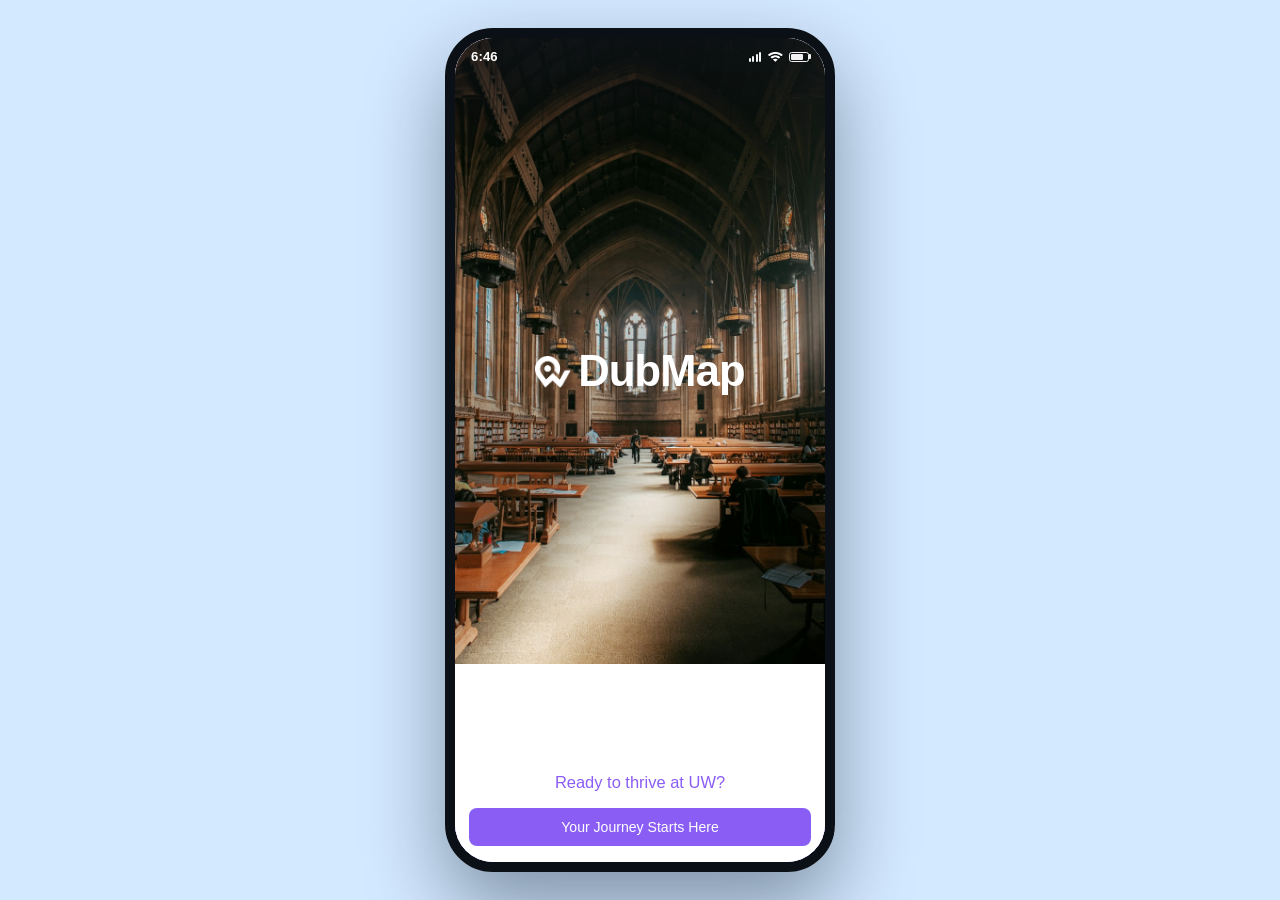
==== dubmap/index.html @ 8af3532d "we starting again." ====
<!doctype html>
<html lang="en">
<head>
	<meta charset="UTF-8">
	<meta name="viewport" content="width=device-width, initial-scale=1.0, viewport-fit=cover">
	<meta name="theme-color" content="#0a1d3c">
	<title>DubMap</title>
	<link rel="stylesheet" href="style.css">
	<script src="script.js" defer></script>
</head>
<body>
	<!-- Ambient background layer -->
	<div class="aurora" aria-hidden="true"></div>

	<!-- Device frame -->
	<main class="phone" role="application" aria-label="DubMap">
		<!-- Static phone visuals -->
		<div class="wallpaper" aria-hidden="true"></div>
		<div class="dynamic-island" aria-hidden="true"></div>

		<!-- App onboarding / feature flow mount -->
		<section class="onboarding" id="onboarding" aria-label="App onboarding">
			<div class="ob-stage" id="obStage"></div>
		</section>
	</main>
</body>
</html>
---- dubmap/style.css ----
:root {
	--phone-frame: #0b1017;
	--bezel: #151d29;
	--glass: rgba(255, 255, 255, 0.22);
	--tile-shadow: 0 14px 30px rgba(8, 20, 43, 0.28);
	--text-main: #07152f;
	--text-soft: rgba(7, 21, 47, 0.75);
	--dock-bg: rgba(248, 252, 255, 0.44);
	--safe-top: max(env(safe-area-inset-top), 10px);
	--safe-bottom: max(env(safe-area-inset-bottom), 10px);
}

* {
	box-sizing: border-box;
	margin: 0;
	padding: 0;
}

body {
	min-height: 100vh;
	display: grid;
	place-items: center;
	padding: 24px;
	font-family: "SF Pro Display", "Avenir Next", "Segoe UI", sans-serif;
	color: var(--text-main);
	background: #b8dcff;
	overflow: hidden;
}

.aurora {
	position: fixed;
	inset: -30vh -20vw;
	pointer-events: none;
	background: rgba(255, 255, 255, 0.38);
	filter: blur(26px);
	animation: drift 16s ease-in-out infinite alternate;
	z-index: 0;
}

.phone {
	position: relative;
	width: min(390px, calc(100vw - 32px));
	aspect-ratio: 390 / 844;
	background: #e7f4ff;
	border-radius: 48px;
	border: 10px solid var(--phone-frame);
	box-shadow:
		0 35px 80px rgba(3, 14, 32, 0.4),
		inset 0 0 0 2px var(--bezel);
	overflow: hidden;
	z-index: 1;
	transform: translateY(14px);
	animation: phone-in 0.9s cubic-bezier(0.22, 1, 0.36, 1) forwards;
}

.wallpaper {
	position: absolute;
	inset: 0;
	background: #cfe8ff;
}

.status {
	position: absolute;
	top: calc(var(--safe-top) + 4px);
	left: 0;
	right: 0;
	padding: 0 30px;
	display: flex;
	justify-content: space-between;
	align-items: center;
	font-size: 0.92rem;
	font-weight: 620;
	letter-spacing: 0.01em;
	z-index: 3;
	animation: rise 0.6s ease-out 0.35s forwards;
}

.status-right {
	display: flex;
	align-items: center;
	gap: 6px;
	color: rgba(7, 21, 47, 0.86);
}

.ob-status-right {
	display: inline-flex;
	align-items: center;
	gap: 6px;
	color: rgba(255, 255, 255, 0.95);
}

.status-time,
.ob-time {
	font-size: 0.82rem;
	font-weight: 650;
	line-height: 1;
	letter-spacing: 0.01em;
	font-variant-numeric: tabular-nums;
}

.icon-signal {
	display: inline-flex;
	align-items: flex-end;
	gap: 1.5px;
	height: 10px;
}

.icon-signal i {
	display: block;
	width: 2px;
	border-radius: 2px;
	background: currentColor;
}

.icon-signal i:nth-child(1) {
	height: 4px;
}

.icon-signal i:nth-child(2) {
	height: 5.5px;
}

.icon-signal i:nth-child(3) {
	height: 7.5px;
}

.icon-signal i:nth-child(4) {
	height: 9.5px;
}

.icon-wifi {
	width: 16px;
	height: 10px;
	display: inline-block;
	background: url("images/wifi.png") center / contain no-repeat;
}

.icon-battery {
	position: relative;
	width: 20px;
	height: 10px;
	border: 1.4px solid currentColor;
	border-radius: 2.6px;
	display: inline-flex;
	align-items: center;
	padding: 1px;
}

.icon-battery::after {
	content: "";
	position: absolute;
	right: -3px;
	width: 2px;
	height: 5px;
	border-radius: 0 1px 1px 0;
	background: currentColor;
}

.icon-battery-level {
	width: 72%;
	height: 100%;
	background: currentColor;
	border-radius: 1px;
}

.dynamic-island {
	position: absolute;
	top: calc(var(--safe-top) + 2px);
	left: 0;
	right: 0;
	width: 126px;
	height: 36px;
	margin: 0 auto;
	transform: none;
	border-radius: 999px;
	background: #090d14;
	box-shadow: inset 0 1px 2px rgba(255, 255, 255, 0.15);
	z-index: 4;
	animation: rise 0.6s ease-out 0.25s forwards;
}

.dynamic-island::after {
	content: "";
	position: absolute;
	width: 10px;
	height: 10px;
	right: 12px;
	top: 13px;
	border-radius: 50%;
	background: #1b2433;
}

.onboarding {
	position: absolute;
	inset: 0;
	padding: 0;
	background: #8756e9;
	z-index: 6;
	transition: visibility 0.3s ease;
}

.onboarding.is-hidden {
	visibility: hidden;
	pointer-events: none;
}

.ob-stage,
.ob-screen {
	width: 100%;
	height: 100%;
}

.ob-screen {
	position: relative;
	color: #ffffff;
	overflow: hidden;
	font-family: "SF Pro Display", "Avenir Next", "Segoe UI", sans-serif;
}

.ob-status {
	position: absolute;
	top: calc(var(--safe-top) + 2px);
	left: 16px;
	right: 16px;
	display: flex;
	align-items: center;
	justify-content: space-between;
	font-size: 0.72rem;
	font-weight: 600;
	letter-spacing: 0.01em;
	z-index: 3;
}

.ob-logo {
	display: inline-flex;
	align-items: center;
	justify-content: center;
	gap: 7px;
	line-height: 1;
}

.ob-logo-word {
	font-weight: 700;
	font-size: 2rem;
	letter-spacing: -0.02em;
	color: #ffffff;
}

.ob-logo-image {
	display: block;
	width: 28px;
	height: auto;
	object-fit: contain;
}

.ob-screen-splash {
	background: #8756e9;
	display: grid;
	place-items: center;
	text-align: center;
}

.ob-screen-welcome {
	background: linear-gradient(160deg, #8756e9 0%, #5b35c5 100%);
	display: grid;
	place-items: center;
	text-align: center;
}

.ob-welcome-body {
	display: flex;
	flex-direction: column;
	align-items: center;
	gap: 10px;
	padding: 0 24px;
	margin-top: 32px;
}

.ob-welcome-icon {
	font-size: 3rem;
	line-height: 1;
	margin-bottom: 4px;
}

.ob-welcome-body .ob-logo {
	justify-content: center;
	margin-bottom: 4px;
}

.ob-welcome-title {
	font-size: 2rem;
	font-weight: 700;
	color: #ffffff;
	line-height: 1.15;
}

.ob-welcome-text {
	font-size: 0.85rem;
	color: rgba(255, 255, 255, 0.82);
	line-height: 1.45;
	max-width: 280px;
}

.ob-welcome-lang {
	font-size: 0.78rem;
	color: rgba(255, 255, 255, 0.7);
	background: rgba(255, 255, 255, 0.12);
	border-radius: 20px;
	padding: 4px 14px;
}

.ob-welcome-cta {
	margin-top: 10px;
	background: #ffffff;
	color: #8a5df5;
	font-weight: 600;
	width: 240px;
}

.ob-splash-center {
	margin-top: 140px;
}

.ob-splash-center .ob-logo {
	justify-content: center;
	margin-bottom: 18px;
}

.ob-splash-center .ob-logo-image {
	width: 36px;
}

.ob-splash-center .ob-logo-word {
	font-size: 2.72rem;
}

.ob-splash-sub {
	font-size: 0.86rem;
}

.ob-screen-hero,
.ob-screen-intro,
.ob-screen-question {
	background: #ffffff;
}

.ob-hero-image,
.ob-intro-image,
.ob-question-image {
	height: 76%;
	border-radius: 0 0 28px 28px;
	background-position: center;
	background-size: cover;
	background-color: #ffffff;
	position: relative;
	overflow: hidden;
	padding-top: 48px;
	text-align: center;
}

.ob-hero-image::before,
.ob-intro-image::before,
.ob-question-image::before {
	content: "";
	position: absolute;
	left: 0;
	right: 0;
	top: 0;
	height: 112px;
	background: linear-gradient(
		to bottom,
		rgba(38, 42, 50, 0.58) 0%,
		rgba(38, 42, 50, 0.22) 45%,
		rgba(38, 42, 50, 0) 100%
	);
	pointer-events: none;
}

.ob-screen-hero .ob-hero-image::before,
.ob-screen-question .ob-question-image::before {
	height: 124px;
	background: linear-gradient(
		to bottom,
		rgba(16, 19, 25, 0.72) 0%,
		rgba(16, 19, 25, 0.38) 48%,
		rgba(16, 19, 25, 0) 100%
	);
}

.ob-hero-image .ob-logo,
.ob-intro-image .ob-logo,
.ob-question-image .ob-logo {
	position: relative;
	z-index: 2;
	justify-content: center;
	margin-top: -6px;
}

.ob-intro-image .ob-logo-image,
.ob-question-image .ob-logo-image {
	width: 36px;
}

.ob-intro-image .ob-logo-word,
.ob-question-image .ob-logo-word {
	font-size: 2.72rem;
}

.ob-hero-image {
	background-image: url("images/onboardimg1.png");
	display: flex;
	justify-content: center;
	align-items: center;
}

.ob-screen-hero .ob-hero-image {
	border-radius: 0;
	z-index: 1;
}

.ob-hero-image .ob-logo {
	transform: none;
}

.ob-hero-image .ob-logo-image {
	width: 36px;
}

.ob-hero-image .ob-logo-word {
	font-size: 2.72rem;
}

.ob-card-bottom {
	position: absolute;
	left: 0;
	right: 0;
	bottom: 0;
	padding: 24px 14px 16px;
	background: #ffffff;
	border-radius: 20px 20px 0 0;
	text-align: center;
	color: #141821;
	z-index: 2;
}

.ob-screen-hero .ob-card-bottom {
	z-index: 3;
}

.ob-card-title {
	font-size: 1.03rem;
	font-weight: 500;
	margin-bottom: 16px;
	color: #8a5df5;
}

.ob-primary {
	width: 100%;
	padding: 11px 14px;
	border: 0;
	border-radius: 8px;
	background: #8a5df5;
	color: #ffffff;
	font-size: 0.88rem;
	font-weight: 500;
	cursor: pointer;
}

.ob-intro-image {
	height: 68%;
	background-image: url("images/onboardimg2.png");
}

.ob-question-body {
	background: #ffffff;
	color: #333a49;
	padding: 14px;
	border-radius: 20px 20px 0 0;
	margin-top: -14px;
	position: relative;
	z-index: 2;
	min-height: 35%;
	text-align: center;
}

.ob-intro-body {
	min-height: 32%;
	padding-top: 16px;
}

.ob-screen-intro .ob-intro-body {
	position: absolute;
	left: 0;
	right: 0;
	bottom: 0;
	margin-top: 0;
	z-index: 2;
}

.ob-screen-intro .ob-intro-image {
	position: absolute;
	left: 0;
	right: 0;
	top: 0;
	z-index: 1;
}

.ob-intro-title {
	font-size: 1.95rem;
	line-height: 1.15;
	color: #8a5df5;
	margin-bottom: 10px;
}

.ob-intro-text {
	font-size: 0.8rem;
	line-height: 1.35;
	color: #6d7482;
	margin-bottom: 14px;
}

.ob-question-image {
	height: 32%;
	border-radius: 0 0 24px 24px;
}

.ob-question-image.q-image-one {
	background-image: url("images/onboardimg3.jpg");
}

.ob-question-image.q-image-two {
	background-image: url("images/onboardimg4.jpg");
}

.ob-question-image.q-image-three {
	background-image: url("images/onboardimg5.jpg");
}

.ob-question-image.q-image-lang {
	background-image: url("images/onboardimg6.jpg");
}

.ob-question-title {
	font-size: 1.85rem;
	line-height: 1.18;
	text-align: left;
	color: #8a5df5;
	margin-bottom: 8px;
}

.ob-question-note {
	font-size: 0.75rem;
	text-align: left;
	color: #818896;
	margin-bottom: 8px;
}

.ob-options {
	display: grid;
	gap: 8px;
	margin-bottom: 10px;
}

.ob-language-wrap {
	margin: 20px 0 106px;
}

.ob-language-input {
	width: 100%;
	height: 42px;
	padding: 0 12px;
	border: 1.4px solid #8a5df5;
	border-radius: 8px;
	background: #f6f6f8;
	color: #30384a;
	font-size: 0.84rem;
	outline: none;
}

.ob-language-input:focus {
	border-color: #7a4de1;
	box-shadow: 0 0 0 2px rgba(138, 93, 245, 0.15);
}

.ob-language-input::placeholder {
	color: #8c8f9c;
}

.ob-option {
	padding: 10px 10px;
	border-radius: 8px;
	border: 1px solid #d8d8de;
	background: #e4e4ea;
	font-size: 0.82rem;
	color: #2f3645;
	cursor: pointer;
	box-shadow: 0 2px 3px rgba(0, 0, 0, 0.14);
}

.ob-option.is-selected {
	background: #d5c8f7;
	border-color: #8a5df5;
	color: #4b2f96;
}

.ob-progress {
	display: flex;
	justify-content: center;
	gap: 4px;
	margin-bottom: 8px;
}

.ob-progress-dot {
	width: 6px;
	height: 6px;
	border-radius: 50%;
	background: #cdced5;
}

.ob-progress-dot.is-active {
	width: 22px;
	border-radius: 99px;
	background: #8a5df5;
}

.ob-back {
	width: 100%;
	margin-top: 8px;
	border: 0;
	background: transparent;
	color: #5f6571;
	font-size: 0.86rem;
	cursor: pointer;
}

.ob-screen-question .ob-question-body {
	position: absolute;
	left: 0;
	right: 0;
	top: calc(32% - 6px);
	bottom: 0;
	margin-top: 0;
	z-index: 2;
	padding-bottom: 12px;
	display: flex;
	flex-direction: column;
}

.ob-screen-question .ob-progress {
	margin-top: auto;
}

.ob-screen-question .ob-question-image {
	position: absolute;
	left: 0;
	right: 0;
	top: 0;
	z-index: 3;
}

.ob-screen-feature {
	position: relative;
	background: #efedf5;
	color: #1b2030;
}

.ob-screen-feature .ob-status {
	color: #161a24;
	z-index: 5;
}

.ob-screen-feature .ob-status-right {
	color: #161a24;
}

.ob-feature-bg {
	position: absolute;
	inset: 0;
	background-color: #efedf5;
	background-image: var(--feature-bg-image, none);
	background-position: center;
	background-size: cover;
	opacity: var(--feature-bg-opacity, 0.14);
	pointer-events: none;
	z-index: 0;
}

.ob-feature-shell {
	position: relative;
	z-index: 1;
	padding: 58px 12px calc(72px + var(--safe-bottom));
	height: 100%;
	display: flex;
	flex-direction: column;
	gap: 10px;
}

.ob-feature-header {
	display: flex;
	align-items: center;
	justify-content: space-between;
	padding: 0 6px;
}

.ob-feature-kicker {
	font-size: 0.82rem;
	color: #666d7c;
	font-weight: 500;
}

.ob-screen-feature .ob-logo {
	gap: 5px;
	margin-top: 0;
}

.ob-screen-feature .ob-logo-image {
	width: 17px;
}

.ob-screen-feature .ob-logo-word {
	font-size: 2.04rem;
	color: #7f56e6;
}

.ob-surface {
	background: rgba(255, 255, 255, 0.9);
	border: 1px solid rgba(193, 197, 212, 0.7);
	border-radius: 14px;
	box-shadow: 0 9px 20px rgba(36, 43, 63, 0.08);
	padding: 10px;
}

.ob-section-title {
	color: #8a5df5;
	font-size: 1.64rem;
	font-weight: 600;
	letter-spacing: -0.02em;
	margin-bottom: 8px;
}

.ob-chip-row {
	display: flex;
	gap: 6px;
	margin-bottom: 10px;
}

.ob-chip {
	border: 1px solid #d0d3df;
	background: #ececf1;
	color: #8a90a0;
	font-size: 0.67rem;
	padding: 4px 10px;
	border-radius: 999px;
}

.ob-chip.is-active {
	background: #d3c3f9;
	border-color: #8a5df5;
	color: #6b45c2;
}

.ob-screen-journey .ob-feature-bg {
	opacity: 0.4;
	filter: grayscale(0.16);
}

.ob-screen-journey .ob-feature-shell {
	padding: 56px 12px calc(72px + var(--safe-bottom));
	gap: 12px;
}

.ob-screen-journey .ob-feature-header {
	display: block;
	padding: 0 4px;
}

.ob-screen-journey .ob-feature-kicker {
	margin-bottom: 6px;
	color: #565d6d;
}

.ob-journey-brand {
	display: flex;
	align-items: center;
	justify-content: space-between;
}

.ob-screen-journey .ob-logo {
	justify-content: flex-start;
	font-size: 2.56rem;
}

.ob-screen-journey .ob-logo-image {
	width: 1em;
	height: 1em;
	filter: brightness(0) saturate(100%) invert(47%) sepia(75%) saturate(1864%) hue-rotate(227deg) brightness(97%) contrast(93%);
}

.ob-screen-journey .ob-logo-word {
	font-size: 1em;
	color: #7f56e6;
}

.ob-bell {
	font-size: 1.05rem;
	color: #4f5565;
	line-height: 1;
}

.ob-map-topcard {
	padding: 12px 10px 10px;
	background: rgba(247, 247, 251, 0.94);
	border-color: rgba(205, 208, 220, 0.88);
	border-radius: 16px;
}

.ob-map-topcard .ob-section-title {
	font-size: 1.04rem;
	margin-bottom: 7px;
	line-height: 1.2;
}

.ob-map-topcard .ob-chip-row {
	margin-bottom: 0;
}

.ob-map-route {
	position: relative;
	flex: 1;
	min-height: 0;
	overflow-y: auto;
	overflow-x: hidden;
	padding: 4px 0 12px;
}

.ob-map-path {
	position: absolute;
	inset: 0 auto auto 0;
	width: 100%;
	height: 680px;
	z-index: 0;
}

.ob-map-path path {
	fill: none;
	stroke: #a182f2;
	stroke-width: 5;
	stroke-linecap: round;
	stroke-linejoin: round;
	opacity: 0.96;
}

.ob-map-list {
	list-style: none;
	position: relative;
	height: 680px;
	z-index: 1;
}

.ob-map-node {
	position: absolute;
	top: var(--node-y);
	left: var(--node-x);
	transform: translate(-50%, -50%);
	width: 0;
	height: 0;
}


.ob-map-node.is-bonus {
	z-index: 3;
}

.ob-map-bubble {
	position: absolute;
	left: 50%;
	top: 50%;
	transform: translate(-50%, -50%);
	width: 46px;
	height: 46px;
	min-width: 46px;
	min-height: 46px;
	aspect-ratio: 1 / 1;
	display: grid;
	place-items: center;
	border-radius: 999px;
	background: #e0e4ee;
	border: 2.5px solid #b8c0d0;
	box-shadow:
		0 9px 12px rgba(24, 32, 52, 0.22),
		inset 0 1px 0 rgba(255, 255, 255, 0.72);
	font-size: 1.08rem;
	font-weight: 800;
	color: #778093;
	line-height: 1;
}

.ob-map-label {
	position: absolute;
	top: 50%;
	transform: translateY(-50%);
	font-size: 0.68rem;
	font-weight: 700;
	line-height: 1.2;
	color: #7b8293;
	text-shadow: 0 1px 0 rgba(255, 255, 255, 0.35);
	max-width: 120px;
	pointer-events: none;
}

.ob-map-node.is-right .ob-map-label {
	left: 34px;
	text-align: left;
}

.ob-map-node.is-left .ob-map-label {
	right: 34px;
	text-align: right;
}

.ob-map-node.is-complete .ob-map-bubble {
	background: #dcf9e8;
	border-color: #49bf7b;
	color: #198c52;
}

.ob-map-node.is-complete .ob-map-label {
	color: #18754b;
}

.ob-map-node.is-active .ob-map-bubble {
	background: #8a5df5;
	border-color: #5f33c9;
	color: #ffffff;
	box-shadow: 0 12px 16px rgba(54, 42, 88, 0.45);
}

.ob-map-node.is-active .ob-map-label {
	color: #452d95;
}

.ob-map-node.is-locked .ob-map-bubble {
	background: #d9dde6;
	border-color: #bcc4d3;
	color: #717b90;
}

.ob-map-node.is-locked .ob-map-label {
	color: #6b7285;
}

.ob-bonus-bubble {
	width: 34px;
	height: 34px;
	min-width: 34px;
	min-height: 34px;
	aspect-ratio: 1 / 1;
	font-size: 0.98rem;
	background: #f1e7ff;
	border-color: #a989f3;
	color: #825ce4;
	box-shadow: 0 7px 12px rgba(93, 60, 180, 0.28);
}

.ob-map-node.is-bonus .ob-map-label {
	left: 30px;
	text-align: left;
	color: #6d7390;
}

.ob-topbar {
	display: flex;
	align-items: center;
	justify-content: space-between;
	padding: 0 4px;
}

.ob-topbar h2 {
	font-size: 1.02rem;
	font-weight: 550;
	color: #2f3443;
}

.ob-icon-btn {
	width: 24px;
	height: 24px;
	border: 0;
	background: transparent;
	font-size: 1.48rem;
	line-height: 1;
	color: #777e8f;
	cursor: pointer;
	padding: 0;
}

.ob-search {
	height: 36px;
	border-radius: 9px;
	padding: 0 12px;
	background: #ffffff;
	border: 1px solid #dddfeb;
	color: #b4b8c4;
	font-size: 0.76rem;
	display: flex;
	align-items: center;
}

.ob-copy-surface {
	font-size: 0.65rem;
	line-height: 1.35;
	color: #3d4558;
}

.ob-mini-head {
	font-size: 0.62rem;
	font-weight: 700;
	color: #8a5df5;
	margin-bottom: 4px;
}

.ob-copy-surface .ob-mini-head + p {
	margin-bottom: 8px;
}

.ob-copy-surface ul {
	padding-left: 15px;
	display: grid;
	gap: 2px;
}

.ob-link-surface {
	padding-top: 8px;
	display: grid;
	gap: 6px;
}

.ob-resource-row {
	display: flex;
	align-items: center;
	justify-content: space-between;
	width: 100%;
	border: 0;
	background: #ebe8f2;
	padding: 8px 10px;
	border-radius: 8px;
	color: #2f3340;
	font-size: 0.74rem;
	cursor: pointer;
	text-align: left;
}

.ob-resource-ext {
	color: #8a5df5;
	font-size: 0.94rem;
	font-weight: 700;
	line-height: 1;
}

.ob-action-btn {
	margin-top: auto;
	border-radius: 14px;
	font-size: 0.94rem;
	font-weight: 600;
}

.ob-outline-btn {
	height: 42px;
	width: 100%;
	border-radius: 14px;
	border: 1.4px solid #8a5df5;
	background: rgba(255, 255, 255, 0.6);
	color: #7f56e6;
	font-size: 0.9rem;
	font-weight: 600;
	cursor: pointer;
}

.ob-filter-row {
	display: flex;
	gap: 6px;
	overflow-x: auto;
	padding-bottom: 2px;
}

.ob-filter-chip {
	flex: 0 0 auto;
	font-size: 0.66rem;
	padding: 5px 10px;
	border-radius: 999px;
	border: 1px solid #d7d9e4;
	color: #767d8d;
	background: #f0f2f8;
}

.ob-filter-chip.is-active {
	background: #8a5df5;
	color: #ffffff;
	border-color: #8a5df5;
}

.ob-list-surface {
	list-style: none;
	display: flex;
	flex-direction: column;
	gap: 6px;
	overflow-y: auto;
	background: rgba(255, 255, 255, 0.9);
	border: 1px solid rgba(205, 208, 220, 0.7);
	border-radius: 12px;
	padding: 8px;
	min-height: 0;
	flex: 1;
}

.ob-list-row {
	display: flex;
	justify-content: space-between;
	align-items: center;
	gap: 8px;
	padding: 8px 8px;
	background: #f5f6fa;
	border: 1px solid #e2e4ed;
	border-radius: 9px;
	font-size: 0.68rem;
	color: #4a5060;
}

.ob-pill {
	font-size: 0.58rem;
	font-weight: 700;
	border-radius: 999px;
	padding: 4px 8px;
	min-width: 34px;
	text-align: center;
}

.ob-pill.red {
	background: #ffdede;
	color: #b54545;
}

.ob-pill.amber {
	background: #ffe7cc;
	color: #b3762f;
}

.ob-pill.green {
	background: #ddf2dd;
	color: #4f9057;
}

.ob-bottom-nav {
	position: absolute;
	left: 0;
	right: 0;
	bottom: 0;
	padding: 8px 14px calc(10px + var(--safe-bottom));
	display: grid;
	grid-template-columns: repeat(3, minmax(0, 1fr));
	gap: 8px;
	background: rgba(251, 251, 253, 0.92);
	border-top: 1px solid rgba(205, 208, 220, 0.8);
	backdrop-filter: blur(8px);
	z-index: 4;
}

.ob-tab {
	border: 0;
	background: transparent;
	color: #757b8a;
	font-size: 0.78rem;
	padding: 8px 6px;
	border-radius: 10px;
	cursor: pointer;
}

.ob-tab.is-active {
	color: #8a5df5;
	font-weight: 650;
	background: rgba(138, 93, 245, 0.08);
}

.content {
	position: absolute;
	inset: 94px 18px calc(110px + var(--safe-bottom)) 18px;
	display: grid;
	grid-template-rows: auto 1fr;
	z-index: 2;
}

.headline {
	text-align: center;
	transform: translateY(8px);
	animation: rise 0.55s ease-out 0.45s forwards;
}

.date {
	font-size: 0.8rem;
	letter-spacing: 0.05em;
	text-transform: uppercase;
	color: var(--text-soft);
	margin-bottom: 4px;
}

.time {
	font-size: clamp(2.25rem, 6vw, 2.9rem);
	font-weight: 700;
	letter-spacing: -0.03em;
}

.apps {
	margin-top: 18px;
	display: grid;
	grid-template-columns: repeat(4, 1fr);
	gap: 14px 10px;
	align-content: start;
}

.app {
	display: grid;
	place-items: center;
	gap: 8px;
	text-align: center;
	transform: translateY(12px) scale(0.96);
	animation: app-in 0.5s cubic-bezier(0.2, 0.7, 0.3, 1) forwards;
}

.app:nth-child(1) { animation-delay: 0.52s; }
.app:nth-child(2) { animation-delay: 0.58s; }
.app:nth-child(3) { animation-delay: 0.64s; }
.app:nth-child(4) { animation-delay: 0.7s; }
.app:nth-child(5) { animation-delay: 0.76s; }
.app:nth-child(6) { animation-delay: 0.82s; }
.app:nth-child(7) { animation-delay: 0.88s; }
.app:nth-child(8) { animation-delay: 0.94s; }
.app:nth-child(9) { animation-delay: 1s; }
.app:nth-child(10) { animation-delay: 1.06s; }
.app:nth-child(11) { animation-delay: 1.12s; }
.app:nth-child(12) { animation-delay: 1.18s; }

.icon {
	width: 68px;
	height: 68px;
	border-radius: 18px;
	position: relative;
	box-shadow: var(--tile-shadow);
	overflow: hidden;
	backdrop-filter: blur(8px);
	background: var(--glass);
	border: 1px solid rgba(255, 255, 255, 0.55);
}

.icon::before {
	content: "";
	position: absolute;
	inset: 0;
	margin: auto;
	width: 34px;
	height: 34px;
	border-radius: 10px;
}

.c1 { background: #57a8ff; }
.c1::before { background: #e8f3ff; }
.c2 { background: #34c88c; }
.c2::before { background: #daf8ea; }
.c3 { background: #ff9a4b; }
.c3::before { background: #ffe8cc; }
.c4 { background: #ff6e96; }
.c4::before { background: #ffd9e5; }
.c5 { background: #6f84ff; }
.c5::before { background: #e7ebff; }
.c6 { background: #39b5bf; }
.c6::before { background: #dcf7fa; }
.c7 { background: #c176ec; }
.c7::before { background: #f2ddff; }
.c8 { background: #ff8b67; }
.c8::before { background: #ffe4da; }
.c9 { background: #5dbd50; }
.c9::before { background: #e3f6df; }
.c10 { background: #53a3e6; }
.c10::before { background: #e0effd; }
.c11 { background: #f2bb42; }
.c11::before { background: #fff0cf; }
.c12 { background: #8a8af1; }
.c12::before { background: #ececff; }

.label {
	font-size: 0.72rem;
	font-weight: 600;
	color: #12294f;
	text-shadow: 0 1px 0 rgba(255, 255, 255, 0.45);
}

.dock-wrap {
	position: absolute;
	left: 16px;
	right: 16px;
	bottom: calc(14px + var(--safe-bottom));
	z-index: 4;
	transform: translateY(14px);
	animation: rise 0.6s ease-out 0.9s forwards;
}

.dock {
	display: grid;
	grid-template-columns: repeat(4, 1fr);
	gap: 8px;
	background: var(--dock-bg);
	backdrop-filter: blur(16px) saturate(1.25);
	border: 1px solid rgba(255, 255, 255, 0.62);
	border-radius: 28px;
	padding: 10px;
	box-shadow: 0 12px 25px rgba(11, 24, 48, 0.28);
}

.dock .icon {
	width: 60px;
	height: 60px;
	margin: 0 auto;
	border-radius: 16px;
}

.home-indicator {
	position: absolute;
	bottom: calc(4px + var(--safe-bottom));
	left: 50%;
	width: 136px;
	height: 5px;
	background: rgba(4, 13, 30, 0.65);
	border-radius: 999px;
	transform: translateX(-50%);
	z-index: 5;
}

@keyframes phone-in {
	from { transform: translateY(20px) scale(0.97); }
	to { transform: translateY(0) scale(1); }
}

@keyframes rise {
	from { transform: translateY(10px); }
	to { transform: translateY(0); }
}

@keyframes app-in {
	from { transform: translateY(12px) scale(0.96); }
	to { transform: translateY(0) scale(1); }
}

@keyframes drift {
	0% { transform: translate3d(0, 0, 0) scale(1); }
	100% { transform: translate3d(3vw, -2vh, 0) scale(1.05); }
}

@media (max-width: 480px) {
	body {
		padding: 8px;
	}

	.phone {
		width: min(390px, calc(100vw - 8px));
		border-width: 8px;
	}

	.icon {
		width: 62px;
		height: 62px;
	}

	.dock .icon {
		width: 56px;
		height: 56px;
	}

	.onboarding {
		padding: 0;
	}

	.ob-card-title {
		font-size: 0.96rem;
	}

	.ob-intro-title {
		font-size: 1.72rem;
	}

	.ob-question-title {
		font-size: 1.55rem;
	}
}
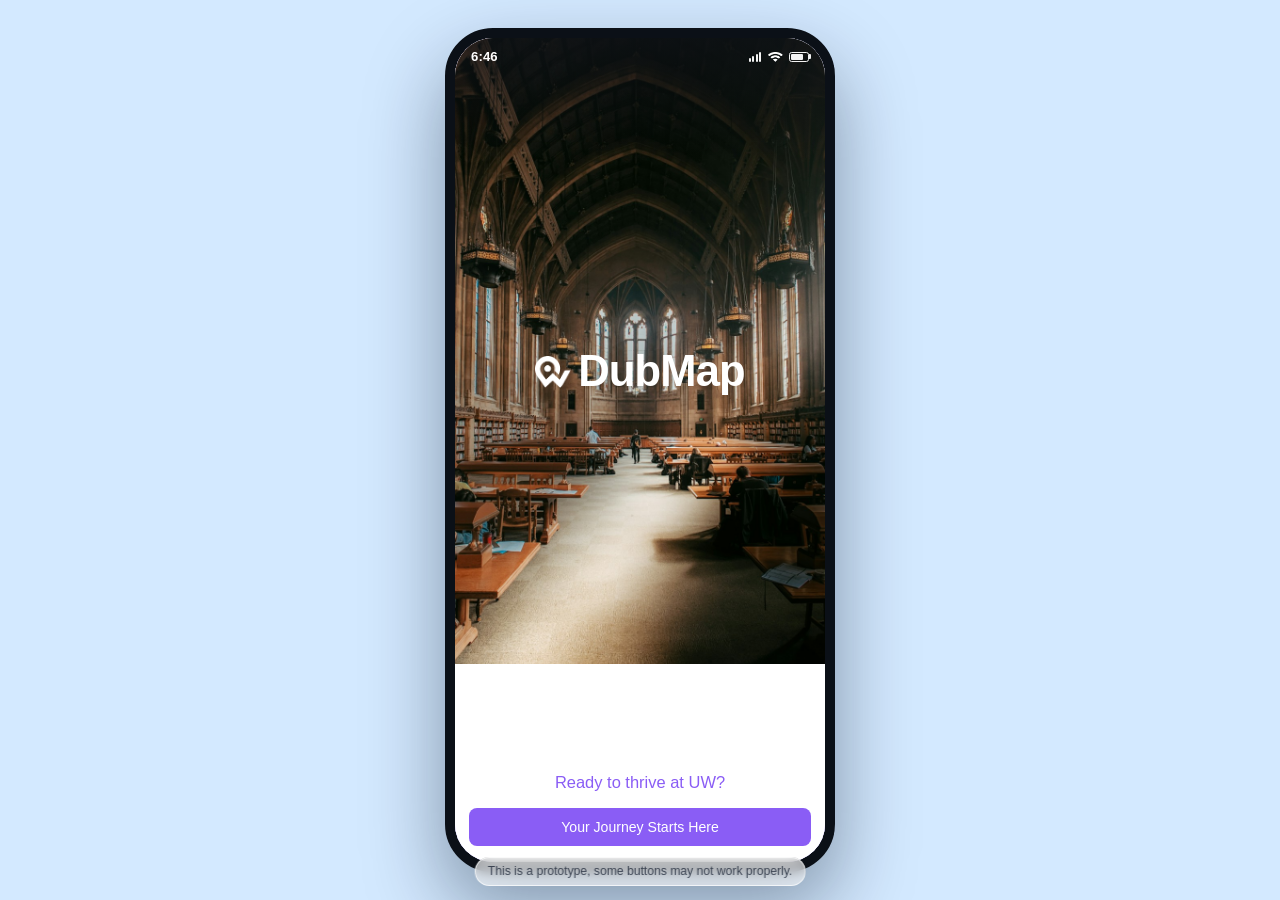
==== commit 32e522bc: "prototype text" ====
--- a/dubmap/index.html
+++ b/dubmap/index.html
@@ -23,5 +23,6 @@
 			<div class="ob-stage" id="obStage"></div>
 		</section>
 	</main>
+	<p class="prototype-note">This is a prototype, some buttons may not work properly.</p>
 </body>
 </html>
--- a/dubmap/style.css
+++ b/dubmap/style.css
@@ -25,6 +25,23 @@
 	color: var(--text-main);
 	background: #b8dcff;
 	overflow: hidden;
+}
+
+.prototype-note {
+	position: fixed;
+	left: 50%;
+	bottom: 14px;
+	transform: translateX(-50%);
+	font-size: 0.76rem;
+	line-height: 1.2;
+	color: rgba(12, 22, 40, 0.72);
+	background: rgba(255, 255, 255, 0.58);
+	border: 1px solid rgba(255, 255, 255, 0.7);
+	border-radius: 999px;
+	padding: 6px 12px;
+	backdrop-filter: blur(6px);
+	z-index: 9;
+	pointer-events: none;
 }
 
 .aurora {
@@ -132,7 +149,15 @@
 	width: 16px;
 	height: 10px;
 	display: inline-block;
-	background: url("images/wifi.png") center / contain no-repeat;
+	background: url("images/blackwifi.png") center / contain no-repeat;
+}
+
+.ob-screen-question .icon-wifi,
+.ob-screen-hero .icon-wifi,
+.ob-screen-intro .icon-wifi,
+.ob-screen-welcome .icon-wifi,
+.ob-screen-splash .icon-wifi {
+	background-image: url("images/wifi.png");
 }
 
 .icon-battery {
@@ -760,7 +785,8 @@
 }
 
 .ob-screen-journey .ob-feature-bg {
-	opacity: 0.4;
+	background-image: url("images/JourneyMapimg.jpg");
+	opacity: 0.14;
 	filter: grayscale(0.16);
 }
 
@@ -793,7 +819,7 @@
 .ob-screen-journey .ob-logo-image {
 	width: 1em;
 	height: 1em;
-	filter: brightness(0) saturate(100%) invert(47%) sepia(75%) saturate(1864%) hue-rotate(227deg) brightness(97%) contrast(93%);
+	filter: none;
 }
 
 .ob-screen-journey .ob-logo-word {
@@ -805,6 +831,13 @@
 	font-size: 1.05rem;
 	color: #4f5565;
 	line-height: 1;
+}
+
+.ob-bell-icon {
+	width: 18px;
+	height: 18px;
+	object-fit: contain;
+	flex-shrink: 0;
 }
 
 .ob-map-topcard {
@@ -935,6 +968,10 @@
 	box-shadow: 0 12px 16px rgba(54, 42, 88, 0.45);
 }
 
+.ob-map-node.is-active {
+	cursor: pointer;
+}
+
 .ob-map-node.is-active .ob-map-label {
 	color: #452d95;
 }
@@ -1178,6 +1215,1143 @@
 	color: #8a5df5;
 	font-weight: 650;
 	background: rgba(138, 93, 245, 0.08);
+}
+
+.ob-screen-profile .ob-feature-bg {
+	background-image: none;
+	opacity: 0;
+}
+
+.ob-profile-shell {
+	padding-top: 54px;
+	gap: 8px;
+}
+
+.ob-profile-topbar {
+	display: grid;
+	grid-template-columns: 1fr auto 1fr;
+	align-items: center;
+	padding: 0 4px;
+}
+
+.ob-profile-topbar h2 {
+	font-size: 1.02rem;
+	font-weight: 550;
+	color: #2f3443;
+}
+
+.ob-profile-actions {
+	justify-self: end;
+	display: flex;
+	gap: 6px;
+}
+
+.ob-profile-icon-btn {
+	width: 22px;
+	height: 22px;
+	border: 0;
+	background: transparent;
+	font-size: 1rem;
+	line-height: 1;
+	cursor: pointer;
+	color: #4d5463;
+	padding: 0;
+}
+
+.ob-profile-scroll {
+	flex: 1;
+	overflow-y: auto;
+	display: grid;
+	gap: 8px;
+	padding: 2px 1px 4px;
+}
+
+.ob-screen-mentors .ob-feature-shell,
+.ob-screen-mentor-profile .ob-feature-shell,
+.ob-screen-mentor-calendar .ob-feature-shell,
+.ob-screen-mentor-confirm .ob-feature-shell {
+	gap: 10px;
+}
+
+.ob-mentors-shell,
+.ob-mentor-profile-shell,
+.ob-mentor-calendar-shell,
+.ob-mentor-confirm-shell {
+	padding-top: 54px;
+}
+
+.ob-screen-mentors .ob-feature-bg {
+	opacity: 0.12;
+}
+
+.ob-mentor-list-surface {
+	flex: 1;
+	min-height: 0;
+	overflow-y: auto;
+	display: grid;
+	gap: 8px;
+	background: rgba(255, 255, 255, 0.86);
+	border: 1px solid rgba(205, 208, 220, 0.74);
+	border-radius: 16px;
+	padding: 10px;
+}
+
+.ob-mentor-row {
+	display: grid;
+	grid-template-columns: 44px minmax(0, 1fr) auto auto;
+	align-items: center;
+	gap: 8px;
+	padding: 8px 6px;
+	background: #ffffff;
+	border: 1px solid #e6e8f0;
+	border-radius: 12px;
+	box-shadow: 0 6px 14px rgba(28, 35, 50, 0.08);
+}
+
+.ob-mentor-avatar,
+.ob-mentor-card-img,
+.ob-mentor-hero-img,
+.ob-mentor-saved-img,
+.ob-mentor-confirm-avatar {
+	display: block;
+	object-fit: cover;
+}
+
+.ob-mentor-avatar {
+	width: 44px;
+	height: 44px;
+	border-radius: 999px;
+}
+
+.ob-mentor-copy {
+	min-width: 0;
+}
+
+.ob-mentor-name {
+	font-size: 0.78rem;
+	font-weight: 650;
+	color: #2f3443;
+}
+
+.ob-mentor-meta {
+	font-size: 0.66rem;
+	color: #7c8393;
+	white-space: nowrap;
+	overflow: hidden;
+	text-overflow: ellipsis;
+}
+
+.ob-mentor-view {
+	border: 0;
+	background: transparent;
+	font-size: 0.68rem;
+	color: #8a5df5;
+	font-weight: 600;
+	cursor: pointer;
+	padding: 0 4px;
+}
+
+.ob-mentor-save {
+	width: 26px;
+	height: 26px;
+	border: 1px solid #d7d9e3;
+	border-radius: 999px;
+	background: #f7f8fb;
+	cursor: pointer;
+	display: grid;
+	place-items: center;
+}
+
+.ob-mentor-save-icon {
+	width: 14px;
+	height: 14px;
+	object-fit: contain;
+	display: block;
+}
+
+.ob-mentor-section {
+	display: grid;
+	gap: 8px;
+	padding: 10px;
+	border-radius: 16px;
+	background: rgba(255, 255, 255, 0.84);
+}
+
+.ob-mentor-section-head {
+	display: flex;
+	justify-content: space-between;
+	align-items: center;
+}
+
+.ob-mentor-section-link {
+	font-size: 0.64rem;
+	color: #8a5df5;
+	font-weight: 600;
+}
+
+.ob-mentor-card-row {
+	display: grid;
+	grid-template-columns: repeat(2, minmax(0, 1fr));
+	gap: 8px;
+}
+
+.ob-mentor-card {
+	border: 1px solid #e4e7f0;
+	border-radius: 14px;
+	background: #ffffff;
+	padding: 8px;
+	display: grid;
+	gap: 6px;
+	text-align: left;
+	box-shadow: 0 8px 18px rgba(28, 35, 50, 0.08);
+	cursor: pointer;
+}
+
+.ob-mentor-card-img {
+	width: 100%;
+	height: 86px;
+	border-radius: 10px;
+}
+
+.ob-mentor-card-name {
+	font-size: 0.74rem;
+	font-weight: 650;
+	color: #2f3443;
+}
+
+.ob-mentor-card-meta {
+	font-size: 0.62rem;
+	color: #7b8292;
+}
+
+.ob-mentor-card-badge {
+	font-size: 0.58rem;
+	color: #8a5df5;
+	font-weight: 600;
+}
+
+.ob-mentor-saved-row {
+	display: flex;
+	gap: 10px;
+	align-items: center;
+}
+
+.ob-mentor-saved-img {
+	width: 52px;
+	height: 52px;
+	border-radius: 999px;
+	border: 1px solid #d8dce7;
+}
+
+.ob-screen-mentor-profile .ob-feature-bg {
+	background: linear-gradient(180deg, #d8ccef 0%, #efedf5 46%, #efedf5 100%);
+	opacity: 1;
+}
+
+.ob-mentor-profile-shell {
+	padding-bottom: calc(14px + var(--safe-bottom));
+}
+
+.ob-mentor-hero {
+	text-align: center;
+	display: grid;
+	justify-items: center;
+	gap: 5px;
+	padding-top: 2px;
+}
+
+.ob-mentor-hero-img {
+	width: 74px;
+	height: 74px;
+	border-radius: 999px;
+	border: 4px solid rgba(255, 255, 255, 0.86);
+	box-shadow: 0 10px 20px rgba(40, 29, 72, 0.16);
+}
+
+.ob-mentor-hero h3 {
+	font-size: 0.95rem;
+	font-weight: 650;
+	color: #2d3343;
+}
+
+.ob-mentor-hero p {
+	font-size: 0.66rem;
+	color: #6f7586;
+}
+
+.ob-mentor-labels {
+	display: flex;
+	flex-wrap: wrap;
+	justify-content: center;
+	gap: 6px;
+	margin-top: 2px;
+}
+
+.ob-mentor-labels span,
+.ob-mentor-help-tags span {
+	font-size: 0.57rem;
+	padding: 4px 8px;
+	border-radius: 999px;
+	background: #d7c9f8;
+	color: #5c33ca;
+	font-weight: 600;
+}
+
+.ob-mentor-stats {
+	display: grid;
+	grid-template-columns: repeat(3, minmax(0, 1fr));
+	gap: 6px;
+	background: #ffffff;
+	border: 1px solid #ececf2;
+	border-radius: 14px;
+	padding: 8px 10px;
+	box-shadow: 0 8px 16px rgba(40, 42, 56, 0.08);
+}
+
+.ob-mentor-stat {
+	text-align: center;
+	border-right: 1px solid #ececf2;
+}
+
+.ob-mentor-stat:last-child {
+	border-right: 0;
+}
+
+.ob-mentor-stat-value {
+	font-size: 0.82rem;
+	font-weight: 700;
+	color: #8a5df5;
+}
+
+.ob-mentor-stat-label {
+	font-size: 0.52rem;
+	color: #8a8fa0;
+}
+
+.ob-mentor-bio,
+.ob-mentor-help,
+.ob-mentor-stories {
+	padding: 10px;
+	border-radius: 14px;
+}
+
+.ob-mentor-bio p:last-child {
+	font-size: 0.64rem;
+	line-height: 1.42;
+	color: #404859;
+}
+
+.ob-mentor-help-tags {
+	display: flex;
+	flex-wrap: wrap;
+	gap: 6px;
+}
+
+.ob-mentor-story-row {
+	display: grid;
+	grid-template-columns: repeat(3, minmax(0, 1fr));
+	gap: 6px;
+}
+
+.ob-mentor-story-card {
+	background: #ffffff;
+	border: 1px solid #dadfe9;
+	border-radius: 10px;
+	padding: 8px;
+	display: grid;
+	gap: 8px;
+	min-height: 94px;
+}
+
+.ob-mentor-story-card h4 {
+	font-size: 0.54rem;
+	line-height: 1.28;
+	font-weight: 650;
+	color: #2f3343;
+}
+
+.ob-mentor-story-card a {
+	font-size: 0.53rem;
+	text-decoration: none;
+	color: #8a5df5;
+	font-weight: 600;
+}
+
+.ob-mentor-book-btn {
+	margin-top: 2px;
+}
+
+.ob-mentor-saved-btn {
+	width: 100%;
+	height: 42px;
+	border: 1px solid #51bb72;
+	border-radius: 14px;
+	background: #63d18a;
+	color: #ffffff;
+	font-size: 1.2rem;
+	cursor: default;
+}
+
+.ob-mentor-calendar-shell {
+	padding-top: 54px;
+	justify-content: center;
+	align-items: center;
+}
+
+.ob-mentor-calendar-panel {
+	position: relative;
+	width: 100%;
+	max-width: 340px;
+	background: rgba(255, 255, 255, 0.98);
+	border-radius: 18px;
+	padding: 20px 16px 16px;
+	box-shadow: 0 18px 40px rgba(28, 35, 50, 0.18);
+	display: grid;
+	gap: 12px;
+}
+
+.ob-mentor-close {
+	position: absolute;
+	top: 10px;
+	right: 10px;
+	border: 0;
+	background: transparent;
+	font-size: 1.2rem;
+	line-height: 1;
+	cursor: pointer;
+	color: #676d7e;
+}
+
+.ob-mentor-calendar-head {
+	display: flex;
+	justify-content: space-between;
+	align-items: center;
+	font-size: 0.78rem;
+	color: #2d3343;
+	padding-right: 22px;
+}
+
+.ob-mentor-calendar-nav {
+	display: flex;
+	gap: 14px;
+	color: #75809a;
+	font-size: 0.95rem;
+}
+
+.ob-mentor-calendar-grid {
+	display: grid;
+	grid-template-columns: repeat(7, 1fr);
+	gap: 8px 6px;
+	font-size: 0.7rem;
+	text-align: center;
+	color: #373d4d;
+}
+
+.ob-mentor-calendar-grid span {
+	display: grid;
+	place-items: center;
+	height: 22px;
+	border-radius: 999px;
+}
+
+.ob-mentor-calendar-grid .is-selected {
+	background: #cfe3ff;
+	color: #2c78df;
+	font-weight: 700;
+}
+
+.ob-mentor-time-row {
+	display: flex;
+	justify-content: space-between;
+	align-items: center;
+	font-size: 0.78rem;
+	color: #2d3343;
+}
+
+.ob-mentor-time-btn {
+	border: 1px solid #d7d9e4;
+	background: #f4f5f9;
+	border-radius: 999px;
+	font-size: 0.64rem;
+	padding: 4px 10px;
+	color: #586071;
+	cursor: pointer;
+}
+
+.ob-screen-mentor-confirm .ob-feature-bg {
+	opacity: 0.08;
+}
+
+.ob-mentor-confirm-shell {
+	justify-content: center;
+	align-items: center;
+	text-align: center;
+	gap: 12px;
+}
+
+.ob-mentor-confirm-close {
+	top: 12px;
+	right: 12px;
+}
+
+.ob-mentor-confirm-icon {
+	width: 54px;
+	height: 54px;
+	border-radius: 999px;
+	margin: 12px auto 2px;
+	background: #5fd087;
+	color: #ffffff;
+	display: grid;
+	place-items: center;
+	font-size: 1.55rem;
+	box-shadow: 0 10px 18px rgba(59, 165, 99, 0.24);
+}
+
+.ob-mentor-confirm-shell h2 {
+	font-size: 1.04rem;
+	font-weight: 650;
+	color: #2d3343;
+}
+
+.ob-mentor-confirm-shell p {
+	font-size: 0.72rem;
+	color: #7b8191;
+}
+
+.ob-mentor-confirm-card {
+	padding: 12px;
+	width: 100%;
+	max-width: 280px;
+	display: grid;
+	gap: 10px;
+}
+
+.ob-mentor-confirm-row,
+.ob-mentor-confirm-time {
+	display: flex;
+	align-items: center;
+	gap: 10px;
+	text-align: left;
+}
+
+.ob-mentor-confirm-avatar {
+	width: 42px;
+	height: 42px;
+	border-radius: 999px;
+}
+
+.ob-mentor-confirm-row p,
+.ob-mentor-confirm-time p {
+	font-size: 0.76rem;
+	font-weight: 650;
+	color: #2d3343;
+}
+
+.ob-mentor-confirm-row span,
+.ob-mentor-confirm-time span {
+	font-size: 0.64rem;
+	color: #7b8191;
+}
+
+.ob-mentor-confirm-link {
+	border: 0;
+	background: transparent;
+	padding: 0;
+	text-align: left;
+	font-size: 0.68rem;
+	color: #8a5df5;
+	font-weight: 600;
+	cursor: pointer;
+}
+
+.ob-mentor-confirm-actions {
+	display: grid;
+	grid-template-columns: 1fr 1fr;
+	gap: 8px;
+	width: 100%;
+	max-width: 280px;
+}
+
+.ob-profile-identity {
+	display: grid;
+	justify-items: center;
+	gap: 4px;
+	padding: 4px 0 2px;
+}
+
+.ob-profile-avatar {
+	width: 84px;
+	height: 84px;
+	border-radius: 999px;
+	background: #ced6da;
+	position: relative;
+}
+
+.ob-profile-avatar::before {
+	content: "";
+	position: absolute;
+	left: 50%;
+	top: 10px;
+	transform: translateX(-50%);
+	width: 30px;
+	height: 30px;
+	border-radius: 999px;
+	background: #eef1f2;
+}
+
+.ob-profile-avatar::after {
+	content: "";
+	position: absolute;
+	left: 50%;
+	bottom: 8px;
+	transform: translateX(-50%);
+	width: 54px;
+	height: 30px;
+	border-radius: 999px 999px 10px 10px;
+	background: #e8edee;
+}
+
+.ob-profile-identity h3 {
+	font-size: 1.06rem;
+	font-weight: 650;
+	color: #262d3f;
+}
+
+.ob-profile-identity p {
+	font-size: 0.78rem;
+	color: #687083;
+}
+
+.ob-profile-tags {
+	display: flex;
+	gap: 6px;
+	margin-top: 4px;
+}
+
+.ob-profile-tags span {
+	font-size: 0.58rem;
+	line-height: 1;
+	padding: 4px 8px;
+	border-radius: 999px;
+	background: #bca0fb;
+	color: #ffffff;
+	font-weight: 600;
+}
+
+.ob-profile-card {
+	padding: 10px;
+	border-radius: 16px;
+	background: rgba(255, 255, 255, 0.78);
+	border-color: rgba(206, 211, 223, 0.86);
+	box-shadow: 0 6px 14px rgba(47, 56, 77, 0.14);
+	display: grid;
+	gap: 8px;
+}
+
+.ob-profile-card-head {
+	display: flex;
+	justify-content: space-between;
+	align-items: center;
+	gap: 8px;
+}
+
+.ob-profile-progress-text {
+	font-size: 0.72rem;
+	font-weight: 600;
+	color: #8a5df5;
+}
+
+.ob-profile-term-row {
+	font-size: 0.8rem;
+	color: #4b5265;
+}
+
+.ob-profile-progress-track {
+	height: 6px;
+	border-radius: 999px;
+	background: #d6d8de;
+	overflow: hidden;
+}
+
+.ob-profile-progress-track span {
+	display: block;
+	height: 100%;
+	border-radius: inherit;
+	background: #8a5df5;
+}
+
+.ob-profile-checklist {
+	list-style: none;
+	display: grid;
+	gap: 4px;
+	font-size: 0.74rem;
+	color: #333a4a;
+}
+
+.ob-profile-checklist li {
+	position: relative;
+	padding-left: 18px;
+	line-height: 1.25;
+}
+
+.ob-profile-checklist li::before {
+	content: "";
+	position: absolute;
+	left: 0;
+	top: 50%;
+	transform: translateY(-50%);
+	width: 11px;
+	height: 11px;
+	border-radius: 999px;
+	border: 1px solid #b9c0cf;
+	background: #f2f4f8;
+}
+
+.ob-profile-checklist li.is-done::before {
+	background: #b8f0ca;
+	border-color: #7dd39d;
+}
+
+.ob-profile-checklist li.is-current::before {
+	background: #d9c8ff;
+	border-color: #8a5df5;
+	box-shadow: inset 0 0 0 3px #8a5df5;
+}
+
+.ob-profile-checklist li.is-locked {
+	color: #9aa0ae;
+}
+
+.ob-profile-checklist li.is-locked::before {
+	background: #ecedf2;
+	border-color: #cfd3dd;
+}
+
+.ob-profile-mentor-row {
+	display: grid;
+	grid-template-columns: auto 1fr auto;
+	align-items: center;
+	gap: 9px;
+}
+
+.ob-profile-mentor-avatar {
+	width: 40px;
+	height: 40px;
+	border-radius: 999px;
+	background: linear-gradient(140deg, #c3d4e6, #8ea4c5);
+	border: 1px solid #c5cbda;
+	overflow: hidden;
+	position: relative;
+}
+
+.ob-profile-mentor-photo {
+	width: 100%;
+	height: 100%;
+	object-fit: cover;
+	display: block;
+}
+
+.ob-profile-mentor-copy p {
+	font-size: 0.94rem;
+	line-height: 1.1;
+	color: #2f3443;
+}
+
+.ob-profile-mentor-copy span {
+	font-size: 0.76rem;
+	color: #8a90a0;
+}
+
+.ob-profile-chevron {
+	font-size: 1.5rem;
+	line-height: 1;
+	color: #777e8f;
+}
+
+.ob-profile-toggle-row {
+	display: flex;
+	justify-content: space-between;
+	align-items: center;
+	gap: 8px;
+	padding: 5px 0;
+	border-top: 1px solid rgba(218, 222, 233, 0.8);
+}
+
+.ob-profile-card .ob-profile-toggle-row:first-of-type {
+	border-top: 0;
+	padding-top: 2px;
+}
+
+.ob-profile-toggle-title {
+	font-size: 0.74rem;
+	font-weight: 600;
+	color: #333947;
+}
+
+.ob-profile-toggle-sub {
+	font-size: 0.62rem;
+	color: #9aa0ae;
+	margin-top: 1px;
+}
+
+.ob-switch {
+	width: 44px;
+	height: 22px;
+	border-radius: 999px;
+	border: 0;
+	background: #b7b9bf;
+	position: relative;
+	cursor: pointer;
+	transition: background-color 0.2s ease;
+	flex-shrink: 0;
+}
+
+.ob-switch::after {
+	content: "";
+	position: absolute;
+	left: 3px;
+	top: 3px;
+	width: 16px;
+	height: 16px;
+	border-radius: 999px;
+	background: #f7f8fb;
+	transition: transform 0.2s ease;
+}
+
+.ob-switch.is-on {
+	background: #8a5df5;
+}
+
+.ob-switch.is-on::after {
+	transform: translateX(22px);
+}
+
+.ob-screen-elig .ob-feature-shell {
+	gap: 12px;
+}
+
+.ob-elig-shell {
+	padding-top: 52px;
+	padding-bottom: calc(18px + var(--safe-bottom));
+}
+
+.ob-elig-main {
+	margin-top: auto;
+	margin-bottom: auto;
+	display: grid;
+	gap: 12px;
+}
+
+.ob-elig-card {
+	margin-top: 4px;
+	background: rgba(255, 255, 255, 0.9);
+	border: 1px solid rgba(204, 208, 224, 0.9);
+	border-radius: 12px;
+	padding: 12px;
+	display: grid;
+	gap: 8px;
+}
+
+.ob-elig-title {
+	font-size: 1.02rem;
+	font-weight: 550;
+	color: #8655ef;
+	line-height: 1.25;
+	text-align: center;
+	max-width: 90%;
+	margin: 0 auto;
+}
+
+.ob-elig-options {
+	display: grid;
+	gap: 6px;
+}
+
+.ob-elig-option {
+	height: 34px;
+	border-radius: 8px;
+	border: 1px solid #d7d9e5;
+	background: #f0f1f6;
+	font-size: 0.74rem;
+	color: #2f3442;
+	cursor: pointer;
+	box-shadow: 0 3px 6px rgba(33, 37, 46, 0.16);
+}
+
+.ob-elig-option.is-selected {
+	border-color: #8a5df5;
+	background: #e9e0ff;
+	color: #5c2fd2;
+	font-weight: 600;
+}
+
+.ob-elig-progress {
+	margin-top: 2px;
+	margin-bottom: 0;
+}
+
+.ob-primary:disabled {
+	opacity: 0.52;
+	cursor: not-allowed;
+}
+
+.ob-elig-back-link {
+	height: 20px;
+	border: 0;
+	background: transparent;
+	font-size: 0.78rem;
+	color: #656b7d;
+	cursor: pointer;
+}
+
+.ob-elig-next-btn {
+	margin-top: 0;
+}
+
+.ob-screen-elig-loading {
+	position: relative;
+	min-height: 100%;
+	padding: calc(10px + var(--safe-top)) 16px calc(16px + var(--safe-bottom));
+	background: linear-gradient(160deg, #7d56e6 0%, #8d63f6 60%, #9c7af7 100%);
+	color: #ffffff;
+	display: grid;
+	grid-template-rows: auto 1fr auto;
+}
+
+.ob-screen-elig-loading .ob-status {
+	color: #ffffff;
+}
+
+.ob-screen-elig-loading .icon-signal i,
+.ob-screen-elig-loading .icon-wifi,
+.ob-screen-elig-loading .icon-battery {
+	border-color: rgba(255, 255, 255, 0.9);
+	background: rgba(255, 255, 255, 0.9);
+}
+
+.ob-screen-elig-loading .icon-battery-level {
+	background: #ffffff;
+}
+
+.ob-elig-loading-core {
+	display: grid;
+	align-content: center;
+	justify-items: center;
+	text-align: center;
+	gap: 12px;
+	padding: 10px;
+}
+
+.ob-elig-spinner {
+	width: 44px;
+	height: 44px;
+	border-radius: 999px;
+	display: grid;
+	place-items: center;
+	background: rgba(255, 255, 255, 0.36);
+	animation: pulse 1.1s ease-in-out infinite;
+}
+
+.ob-elig-spinner-logo {
+	width: 24px;
+	height: 24px;
+	display: block;
+	object-fit: contain;
+}
+
+.ob-elig-loading-core h2 {
+	font-size: 2rem;
+	font-weight: 700;
+	line-height: 1.2;
+}
+
+.ob-elig-loading-core p {
+	font-size: 0.76rem;
+	line-height: 1.45;
+	max-width: 240px;
+	opacity: 0.9;
+}
+
+.ob-elig-loading-actions {
+	display: grid;
+	grid-template-columns: 1fr 1fr;
+	gap: 8px;
+}
+
+.ob-elig-ghost-btn {
+	height: 36px;
+	border-radius: 8px;
+	border: 0;
+	background: rgba(255, 255, 255, 0.9);
+	color: #6b4acc;
+	font-size: 0.72rem;
+	font-weight: 550;
+	cursor: pointer;
+}
+
+.ob-screen-elig-result .ob-feature-shell {
+	gap: 10px;
+}
+
+.ob-elig-sheet {
+	margin-top: auto;
+	background: #ffffff;
+	border-radius: 14px;
+	border: 1px solid rgba(208, 212, 225, 0.9);
+	padding: 12px;
+	display: grid;
+	gap: 10px;
+	box-shadow: 0 14px 24px rgba(20, 28, 44, 0.2);
+}
+
+.ob-elig-sheet-head {
+	display: flex;
+	align-items: center;
+	justify-content: space-between;
+}
+
+.ob-elig-sheet-head h3 {
+	font-size: 0.94rem;
+	font-weight: 650;
+	color: #2e3344;
+}
+
+.ob-elig-close {
+	border: 0;
+	background: transparent;
+	font-size: 1.2rem;
+	line-height: 1;
+	color: #868c9a;
+	cursor: pointer;
+}
+
+.ob-elig-list {
+	list-style: none;
+	display: grid;
+	gap: 8px;
+}
+
+.ob-elig-list-row {
+	width: 100%;
+	border-radius: 9px;
+	border: 1px solid #e0e3ef;
+	background: #f8f9fc;
+	padding: 8px;
+	font-size: 0.68rem;
+	color: #30364a;
+	text-align: left;
+	display: flex;
+	justify-content: space-between;
+	align-items: center;
+	gap: 8px;
+	cursor: pointer;
+}
+
+.ob-elig-list-row.is-active {
+	border-color: #8a5df5;
+	box-shadow: inset 0 0 0 1px rgba(138, 93, 245, 0.3);
+	background: #f3eeff;
+}
+
+.ob-elig-list-row.is-disabled {
+	opacity: 0.56;
+	cursor: not-allowed;
+	background: #f2f3f7;
+	border-color: #e3e5ed;
+	box-shadow: none;
+}
+
+.ob-screen-elig-detail .ob-feature-shell {
+	gap: 8px;
+}
+
+.ob-elig-deadline {
+	height: 34px;
+	border-radius: 8px;
+	background: #f2dfb4;
+	border: 1px solid #d8b567;
+	font-size: 0.68rem;
+	font-weight: 550;
+	color: #b2771c;
+	display: flex;
+	align-items: center;
+	padding: 0 10px;
+	gap: 6px;
+}
+
+.ob-elig-calendar-wrap {
+	padding-top: 10px;
+	display: grid;
+	justify-content: center;
+}
+
+.ob-elig-calendar-btn {
+	width: 124px;
+	height: 30px;
+	font-size: 0.66rem;
+	border-radius: 9px;
+	padding: 0;
+}
+
+.ob-elig-calendar-success {
+	width: 124px;
+	height: 30px;
+	border: 1px solid #51bb72;
+	border-radius: 9px;
+	background: #63d18a;
+	color: #ffffff;
+	font-size: 1rem;
+	cursor: default;
+}
+
+.ob-elig-steps-surface {
+	font-size: 0.62rem;
+	color: #464e61;
+}
+
+.ob-elig-steps-list {
+	padding-left: 15px;
+	display: grid;
+	gap: 4px;
+	line-height: 1.35;
+	font-weight: 550;
+}
+
+.ob-elig-story {
+	display: grid;
+	gap: 6px;
+	margin-bottom: calc(60px + var(--safe-bottom));
+}
+
+.ob-elig-story-row {
+	display: grid;
+	grid-template-columns: repeat(3, minmax(0, 1fr));
+	gap: 6px;
+}
+
+.ob-elig-story-card {
+	background: #ffffff;
+	border: 1px solid rgba(206, 210, 223, 0.85);
+	border-radius: 8px;
+	padding: 7px;
+	display: grid;
+	gap: 8px;
+	min-height: 86px;
+}
+
+.ob-elig-story-card h4 {
+	font-size: 0.56rem;
+	line-height: 1.3;
+	font-weight: 650;
+	color: #33384a;
+}
+
+.ob-elig-story-card a {
+	font-size: 0.54rem;
+	line-height: 1;
+	text-decoration: none;
+	color: #7b4fe5;
+	font-weight: 600;
 }
 
 .content {
